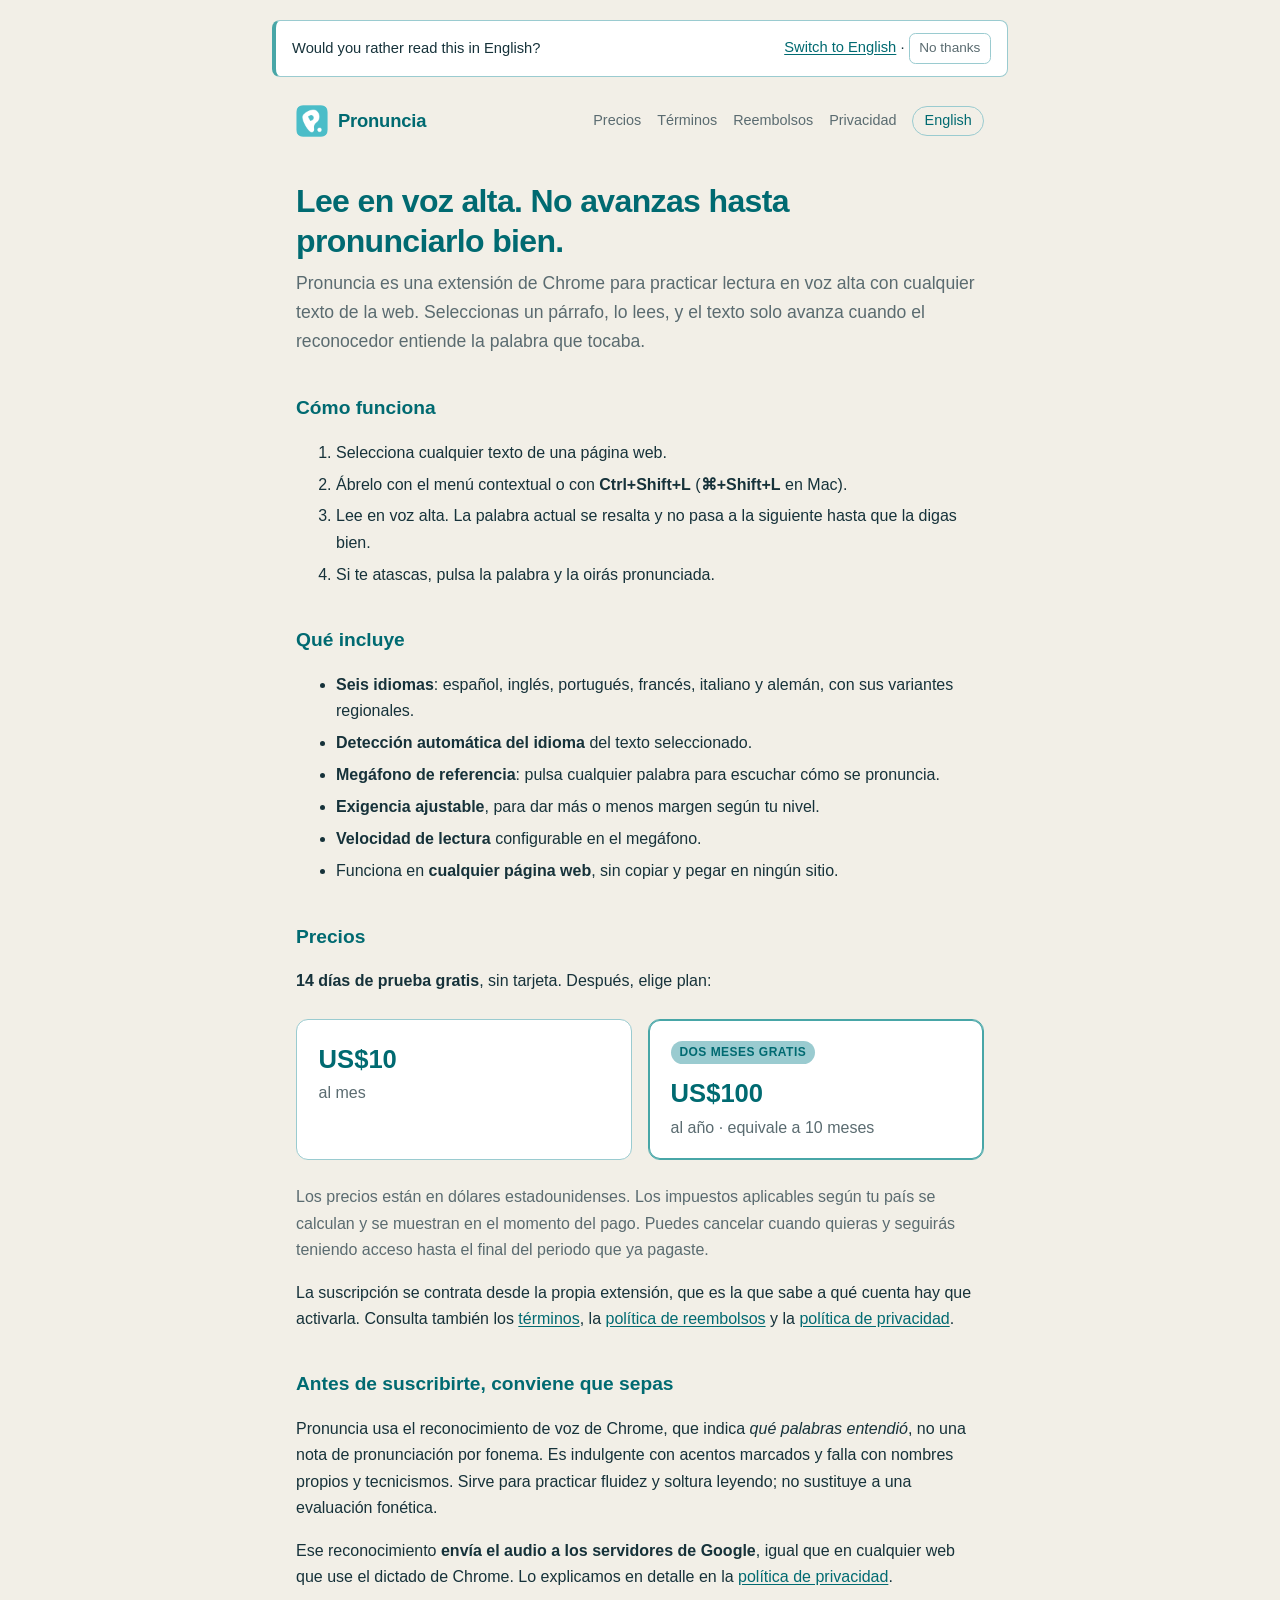
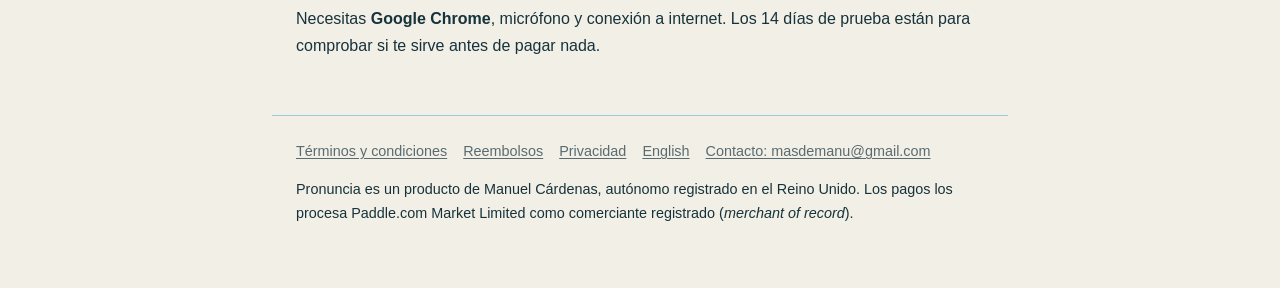
==== es/index.html @ be969f2e "Pone el inglés en la raíz y rehace el diseño con la paleta y el logo El vendedor es un autónomo brit" ====
<!DOCTYPE html>
<!--
  Portada en español. La versión inglesa vive en la raíz y es la que prevalece
  legalmente; esta es traducción. Ver el comentario de ../index.html.

  Todos los enlaces de navegación son relativos a propósito: el sitio puede
  vivir en la raíz de un dominio o en una subcarpeta —el banco de pruebas local
  lo sirve en /web/—. Las únicas URLs absolutas son las `hreflang`.
-->
<html lang="es">
  <head>
    <meta charset="utf-8" />
    <meta name="viewport" content="width=device-width, initial-scale=1" />
    <title>Pronuncia — práctica de lectura en voz alta</title>
    <meta name="description" content="Extensión de Chrome para practicar lectura en voz alta: el avance se bloquea hasta que pronuncies bien cada palabra." />
    <link rel="stylesheet" href="../estilo.css" />
    <link rel="icon" href="../favicon-32.png" sizes="32x32" />
    <link rel="apple-touch-icon" href="../icon-180.png" />
    <link rel="alternate" hreflang="en" href="https://pronuncia.dev/" />
    <link rel="alternate" hreflang="es" href="https://pronuncia.dev/es/" />
    <link rel="alternate" hreflang="x-default" href="https://pronuncia.dev/" />
  </head>
  <body>
    <header>
      <a class="marca" href="./"><img src="../logo.png" alt="" /><span>Pronuncia</span></a>
      <nav>
        <a href="#precios">Precios</a>
        <a href="terminos/">Términos</a>
        <a href="reembolsos/">Reembolsos</a>
        <a href="privacidad/">Privacidad</a>
        <a class="idioma" href="../" hreflang="en" lang="en">English</a>
      </nav>
    </header>

    <main>
      <h1>Lee en voz alta. No avanzas hasta pronunciarlo bien.</h1>
      <p class="entrada">
        Pronuncia es una extensión de Chrome para practicar lectura en voz alta con
        cualquier texto de la web. Seleccionas un párrafo, lo lees, y el texto solo
        avanza cuando el reconocedor entiende la palabra que tocaba.
      </p>

      <h2>Cómo funciona</h2>
      <ol>
        <li>Selecciona cualquier texto de una página web.</li>
        <li>Ábrelo con el menú contextual o con <strong>Ctrl+Shift+L</strong> (<strong>⌘+Shift+L</strong> en Mac).</li>
        <li>Lee en voz alta. La palabra actual se resalta y no pasa a la siguiente hasta que la digas bien.</li>
        <li>Si te atascas, pulsa la palabra y la oirás pronunciada.</li>
      </ol>

      <h2>Qué incluye</h2>
      <ul>
        <li><strong>Seis idiomas</strong>: español, inglés, portugués, francés, italiano y alemán, con sus variantes regionales.</li>
        <li><strong>Detección automática del idioma</strong> del texto seleccionado.</li>
        <li><strong>Megáfono de referencia</strong>: pulsa cualquier palabra para escuchar cómo se pronuncia.</li>
        <li><strong>Exigencia ajustable</strong>, para dar más o menos margen según tu nivel.</li>
        <li><strong>Velocidad de lectura</strong> configurable en el megáfono.</li>
        <li>Funciona en <strong>cualquier página web</strong>, sin copiar y pegar en ningún sitio.</li>
      </ul>

      <h2 id="precios">Precios</h2>
      <p><strong>14 días de prueba gratis</strong>, sin tarjeta. Después, elige plan:</p>

      <div class="precios">
        <div class="plan">
          <span class="cantidad">US$10</span>
          <span class="suave">al mes</span>
        </div>
        <div class="plan destacado">
          <span class="etiqueta">Dos meses gratis</span>
          <span class="cantidad">US$100</span>
          <span class="suave">al año · equivale a 10 meses</span>
        </div>
      </div>

      <p class="suave">
        Los precios están en dólares estadounidenses. Los impuestos aplicables según tu
        país se calculan y se muestran en el momento del pago. Puedes cancelar cuando
        quieras y seguirás teniendo acceso hasta el final del periodo que ya pagaste.
      </p>

      <p>
        La suscripción se contrata desde la propia extensión, que es la que sabe a qué
        cuenta hay que activarla. Consulta también los
        <a href="terminos/">términos</a>, la <a href="reembolsos/">política de reembolsos</a>
        y la <a href="privacidad/">política de privacidad</a>.
      </p>

      <h2>Antes de suscribirte, conviene que sepas</h2>
      <p>
        Pronuncia usa el reconocimiento de voz de Chrome, que indica <em>qué palabras
        entendió</em>, no una nota de pronunciación por fonema. Es indulgente con acentos
        marcados y falla con nombres propios y tecnicismos. Sirve para practicar fluidez
        y soltura leyendo; no sustituye a una evaluación fonética.
      </p>
      <p>
        Ese reconocimiento <strong>envía el audio a los servidores de Google</strong>, igual
        que en cualquier web que use el dictado de Chrome. Lo explicamos en detalle en la
        <a href="privacidad/">política de privacidad</a>.
      </p>
      <p>
        Necesitas <strong>Google Chrome</strong>, micrófono y conexión a internet. Los 14 días
        de prueba están para comprobar si te sirve antes de pagar nada.
      </p>
    </main>

    <footer>
      <nav>
        <a href="terminos/">Términos y condiciones</a>
        <a href="reembolsos/">Reembolsos</a>
        <a href="privacidad/">Privacidad</a>
        <a href="../" hreflang="en" lang="en">English</a>
        <a href="mailto:masdemanu@gmail.com">Contacto: masdemanu@gmail.com</a>
      </nav>
      <p>
        Pronuncia es un producto de Manuel Cárdenas,
        autónomo registrado en el Reino Unido. Los pagos los procesa Paddle.com Market
        Limited como comerciante registrado (<i>merchant of record</i>).
      </p>
    </footer>
    <script src="../idioma.js"></script>
  </body>
</html>
---- estilo.css ----
/* Estilo del sitio de Pronuncia. Uno solo para todas las páginas, en los dos
   idiomas, para que quien llega desde el popup reconozca dónde está.

   Sin dependencias ni fuentes remotas: una página de pago que espera a
   descargar una tipografía es una página de pago que a veces no aparece.

   La paleta es de cuatro colores y no todos valen para todo. Medidos sobre el
   fondo crema: el teal oscuro da 5,5:1 y sirve para texto; el teal medio da
   2,5:1 y el claro 1,6:1, así que esos dos son SOLO decoración —bordes, filetes,
   rellenos—. Texto blanco sobre teal medio tampoco llega (2,9:1), por eso los
   botones sólidos van en teal oscuro. */

:root {
  --crema: #f2efe7;
  --teal-claro: #9acbd0;
  --teal-medio: #48a6a7;
  --teal-oscuro: #006a71;

  --texto: #16323a;
  --suave: #5a6b70;
  --enlace: var(--teal-oscuro);
  --linea: #ddd8cc;
  --linea-teal: var(--teal-claro);
  --superficie: #fff;
}

* { box-sizing: border-box; }

body {
  margin: 0;
  font: 16px/1.65 -apple-system, BlinkMacSystemFont, 'Segoe UI', Roboto, sans-serif;
  color: var(--texto);
  background: var(--crema);
}

header, main, footer { max-width: 46rem; margin: 0 auto; padding: 0 1.5rem; }

/* ---- cabecera ---- */

header {
  display: flex;
  flex-wrap: wrap;
  gap: 1rem;
  align-items: center;
  justify-content: space-between;
  padding-top: 1.75rem;
  padding-bottom: 1.25rem;
}

header .marca {
  display: inline-flex;
  align-items: center;
  gap: 0.6rem;
  font-weight: 650;
  font-size: 1.15rem;
  letter-spacing: -0.01em;
  text-decoration: none;
  color: var(--teal-oscuro);
}
header .marca img { display: block; height: 2rem; width: auto; border-radius: 0.45rem; }

header nav { display: flex; flex-wrap: wrap; align-items: center; gap: 1rem; font-size: 0.9rem; }
header nav a { color: var(--suave); text-decoration: none; }
header nav a:hover { color: var(--teal-oscuro); text-decoration: underline; }

/* El selector de idioma no es un enlace más de la navegación: se distingue para
   que se encuentre sin leerla entera. */
header nav a.idioma {
  border: 1px solid var(--linea-teal);
  border-radius: 999px;
  padding: 0.15rem 0.7rem;
  color: var(--teal-oscuro);
}
header nav a.idioma:hover { background: var(--teal-claro); text-decoration: none; }

/* ---- texto ---- */

h1 { font-size: 2rem; line-height: 1.25; margin: 1.5rem 0 0.5rem; letter-spacing: -0.02em; color: var(--teal-oscuro); }
h2 { font-size: 1.2rem; margin: 2.25rem 0 0.5rem; color: var(--teal-oscuro); }
h3 { font-size: 1rem; margin: 1.5rem 0 0.25rem; }

p, li { color: var(--texto); }
li { margin-bottom: 0.35rem; }
.suave { color: var(--suave); }

a { color: var(--enlace); text-underline-offset: 0.15em; }
a:hover { color: var(--teal-medio); }

.entrada { font-size: 1.1rem; color: var(--suave); margin-top: 0; }

/* ---- precios ---- */

.precios { display: flex; flex-wrap: wrap; gap: 1rem; margin: 1.5rem 0; }
.plan {
  flex: 1 1 12rem;
  background: var(--superficie);
  border: 1px solid var(--linea-teal);
  border-radius: 0.75rem;
  padding: 1.15rem 1.35rem;
}
.plan .cantidad { font-size: 1.6rem; font-weight: 650; display: block; color: var(--teal-oscuro); }

/* El anual lleva un filete grueso porque es el que interesa a las dos partes:
   al comprador le sale dos meses gratis y al vendedor le baja la comisión
   efectiva del 10 % al 5,5 %, que es donde se va el margen de un cobro de $10. */
.plan.destacado { border-color: var(--teal-medio); box-shadow: inset 0 0 0 1px var(--teal-medio); }
.plan .etiqueta {
  display: inline-block;
  margin-bottom: 0.5rem;
  padding: 0.1rem 0.55rem;
  border-radius: 999px;
  background: var(--teal-claro);
  color: var(--teal-oscuro);
  font-size: 0.75rem;
  font-weight: 650;
  text-transform: uppercase;
  letter-spacing: 0.04em;
}

/* ---- tablas ---- */

table {
  border-collapse: collapse;
  width: 100%;
  margin: 1rem 0;
  font-size: 0.95rem;
  background: var(--superficie);
  border: 1px solid var(--linea-teal);
  border-radius: 0.6rem;
  overflow: hidden;
}
th, td { text-align: left; padding: 0.6rem 0.8rem; border-bottom: 1px solid var(--linea); vertical-align: top; }
tr:last-child td { border-bottom: none; }
th { background: var(--teal-claro); color: var(--teal-oscuro); font-weight: 650; border-bottom-color: var(--teal-medio); }

/* Las tablas de la política de privacidad no caben en un móvil: que se
   desplacen ellas antes que la página entera. */
.tabla { overflow-x: auto; }

/* ---- aviso de idioma ---- */

/* Sugerir, no imponer. Una redirección automática por idioma sin escapatoria es
   de las cosas que más molestan, y además se equivoca: hay quien navega en un
   idioma y quiere leer en otro. */
.aviso-idioma {
  background: var(--superficie);
  border: 1px solid var(--linea-teal);
  border-left: 4px solid var(--teal-medio);
  border-radius: 0.5rem;
  padding: 0.75rem 1rem;
  margin: 1.25rem auto 0;
  max-width: 46rem;
  font-size: 0.92rem;
  display: flex;
  flex-wrap: wrap;
  gap: 0.75rem;
  align-items: center;
  justify-content: space-between;
}
.aviso-idioma button {
  border: 1px solid var(--linea-teal);
  background: transparent;
  color: var(--suave);
  border-radius: 0.4rem;
  padding: 0.2rem 0.6rem;
  font: inherit;
  font-size: 0.85rem;
  cursor: pointer;
}
.aviso-idioma button:hover { background: var(--crema); color: var(--texto); }

/* ---- huecos por rellenar ---- */

/* Se marcan en rojo a propósito: un dato de relleno en los Términos es justo lo
   que hace que Paddle rechace la verificación, y así no se puede pasar por alto. */
.rellenar {
  background: #fff1f0;
  color: #b3261e;
  border-bottom: 1px dashed #b3261e;
  padding: 0 0.15rem;
  font-weight: 600;
}

/* ---- pie ---- */

footer {
  border-top: 1px solid var(--linea-teal);
  margin-top: 3.5rem;
  padding-top: 1.5rem;
  padding-bottom: 3rem;
  font-size: 0.9rem;
  color: var(--suave);
}
footer nav { display: flex; flex-wrap: wrap; gap: 1rem; margin-bottom: 0.75rem; }
footer a { color: var(--suave); }
footer a:hover { color: var(--teal-oscuro); }
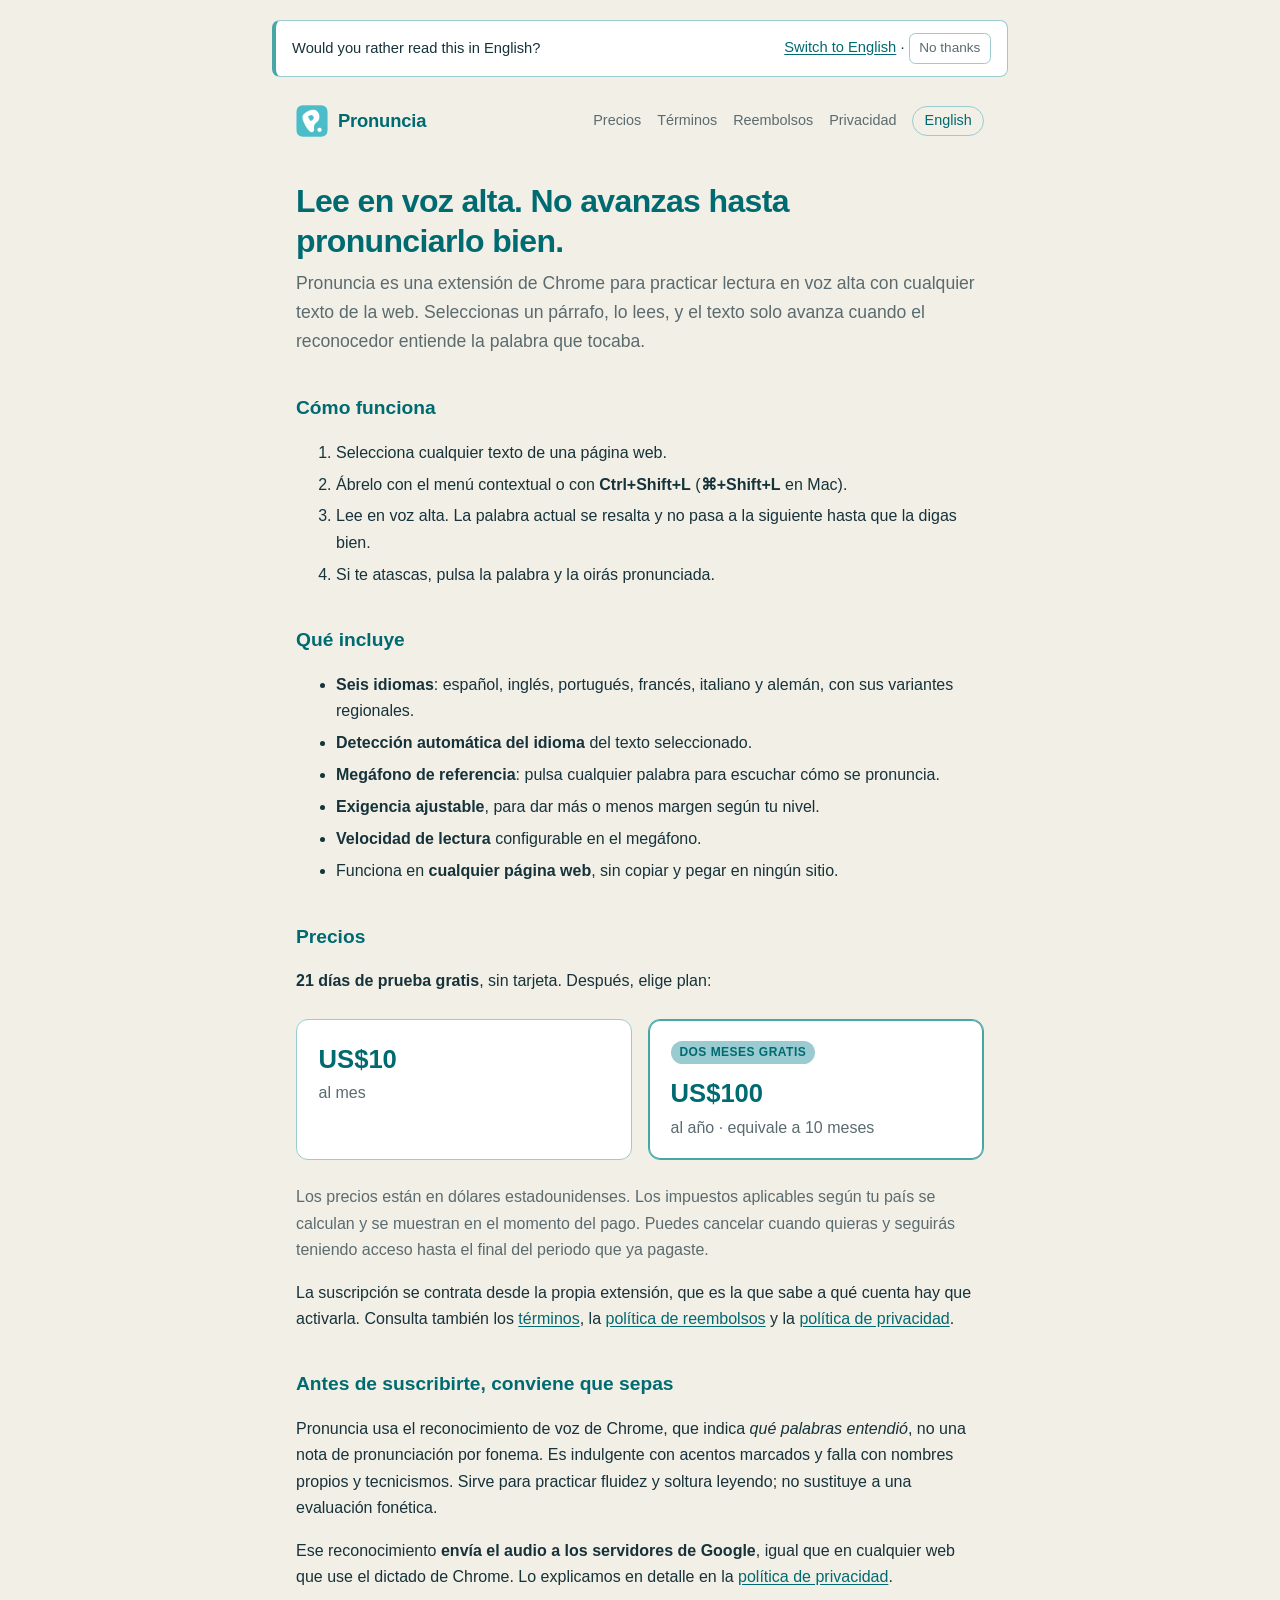
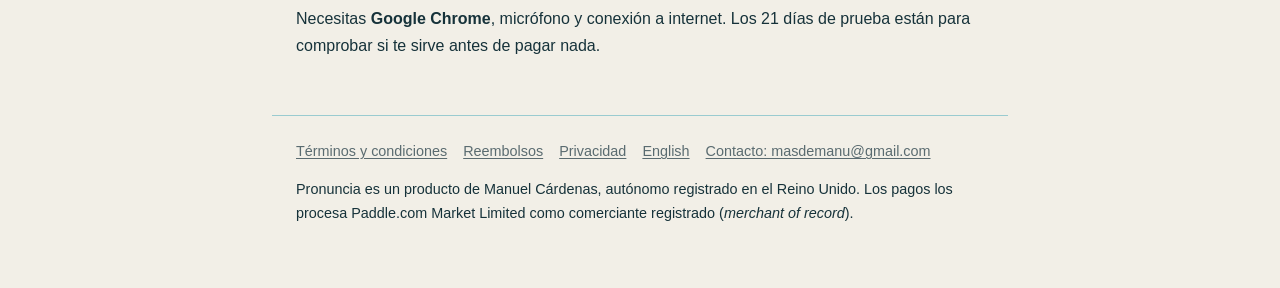
==== commit 9152f9d8: "Sube la prueba gratuita de 14 a 21 días Solo las menciones a la prueba. Los otros «14 días» de la po" ====
--- a/es/index.html
+++ b/es/index.html
@@ -59,7 +59,7 @@
       </ul>
 
       <h2 id="precios">Precios</h2>
-      <p><strong>14 días de prueba gratis</strong>, sin tarjeta. Después, elige plan:</p>
+      <p><strong>21 días de prueba gratis</strong>, sin tarjeta. Después, elige plan:</p>
 
       <div class="precios">
         <div class="plan">
@@ -99,7 +99,7 @@
         <a href="privacidad/">política de privacidad</a>.
       </p>
       <p>
-        Necesitas <strong>Google Chrome</strong>, micrófono y conexión a internet. Los 14 días
+        Necesitas <strong>Google Chrome</strong>, micrófono y conexión a internet. Los 21 días
         de prueba están para comprobar si te sirve antes de pagar nada.
       </p>
     </main>
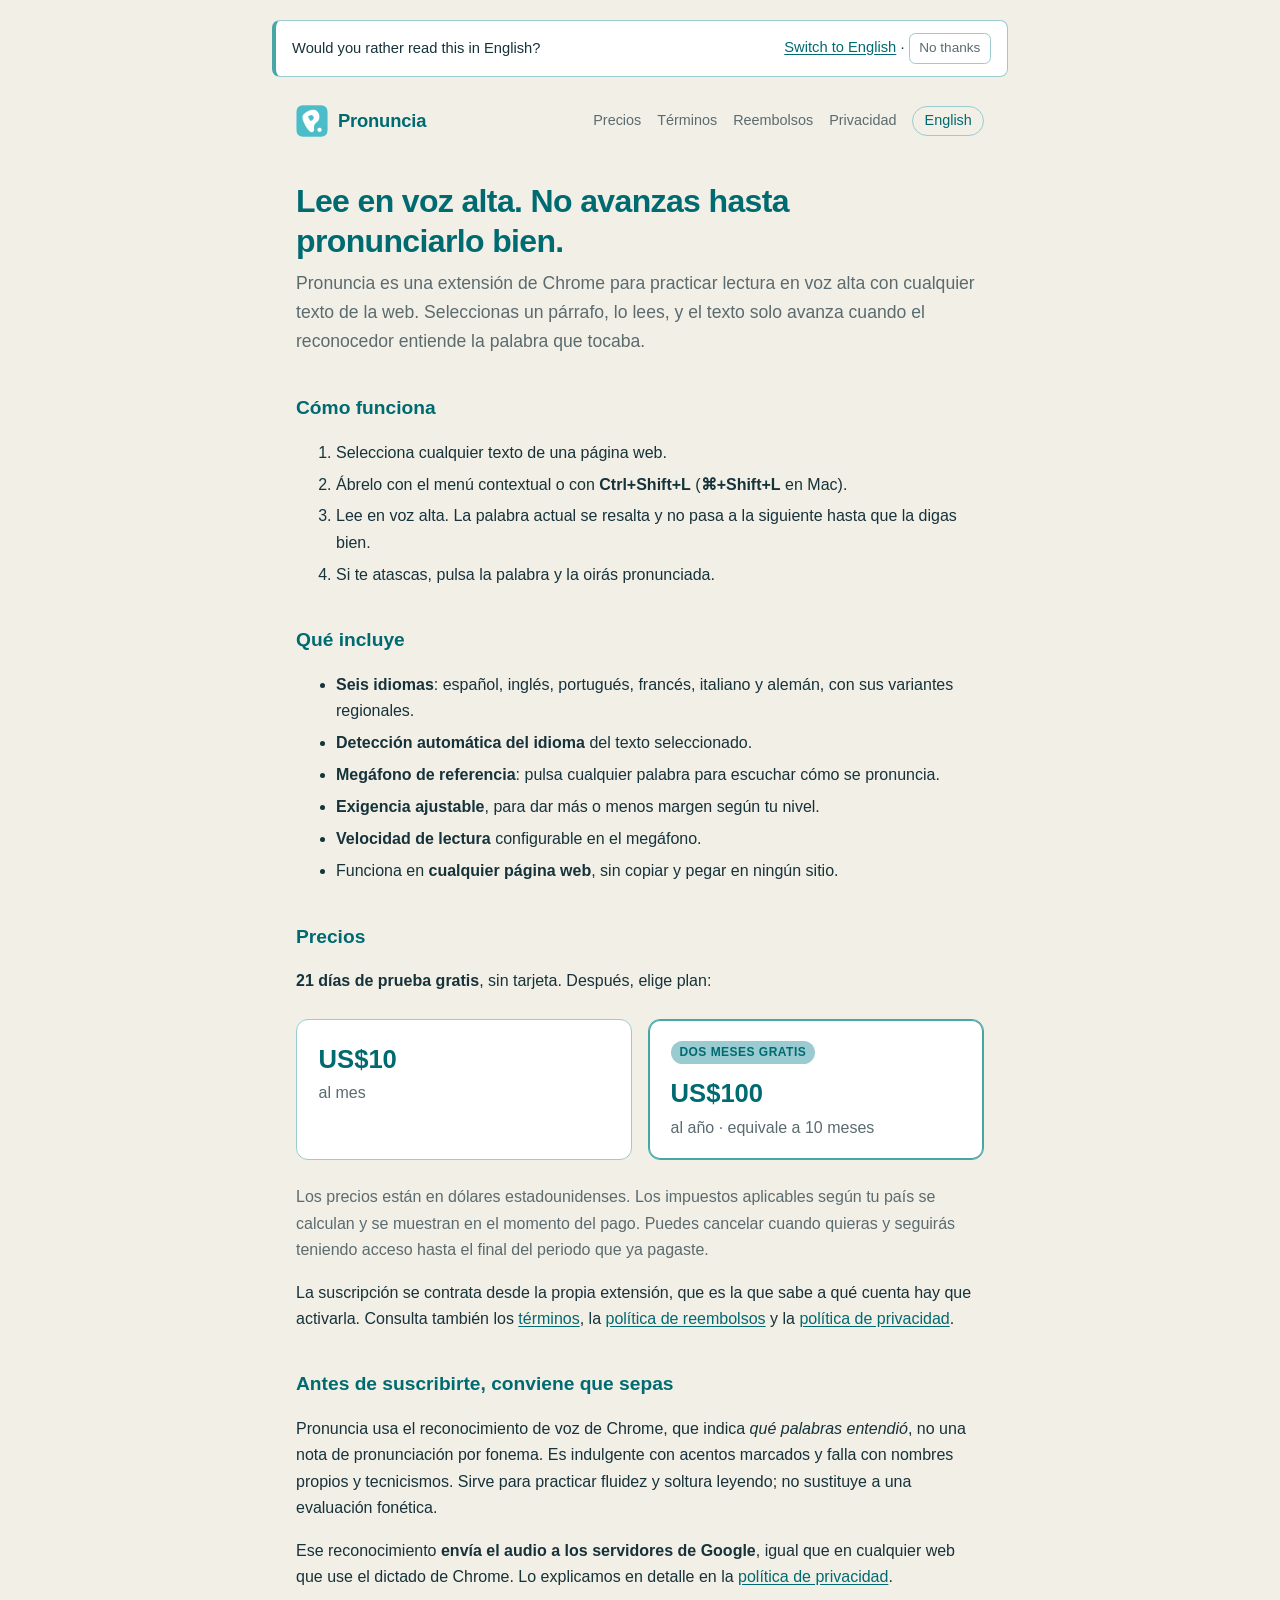
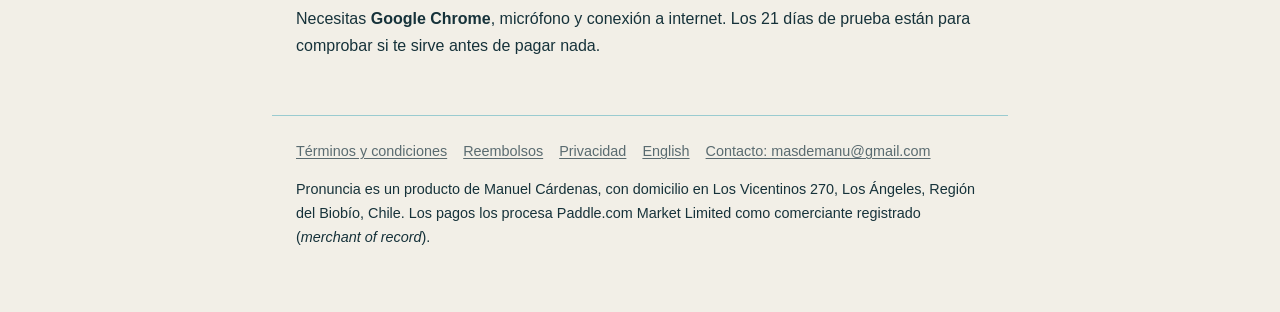
==== commit 502048c5: "El vendedor está en Chile, no en el Reino Unido Las páginas legales afirmaban que el vendedor era un" ====
--- a/es/index.html
+++ b/es/index.html
@@ -113,9 +113,9 @@
         <a href="mailto:masdemanu@gmail.com">Contacto: masdemanu@gmail.com</a>
       </nav>
       <p>
-        Pronuncia es un producto de Manuel Cárdenas,
-        autónomo registrado en el Reino Unido. Los pagos los procesa Paddle.com Market
-        Limited como comerciante registrado (<i>merchant of record</i>).
+        Pronuncia es un producto de Manuel Cárdenas, con domicilio en Los Vicentinos 270, Los Ángeles, Región del Biobío, Chile.
+        Los pagos los procesa Paddle.com Market Limited como comerciante registrado
+        (<i>merchant of record</i>).
       </p>
     </footer>
     <script src="../idioma.js"></script>
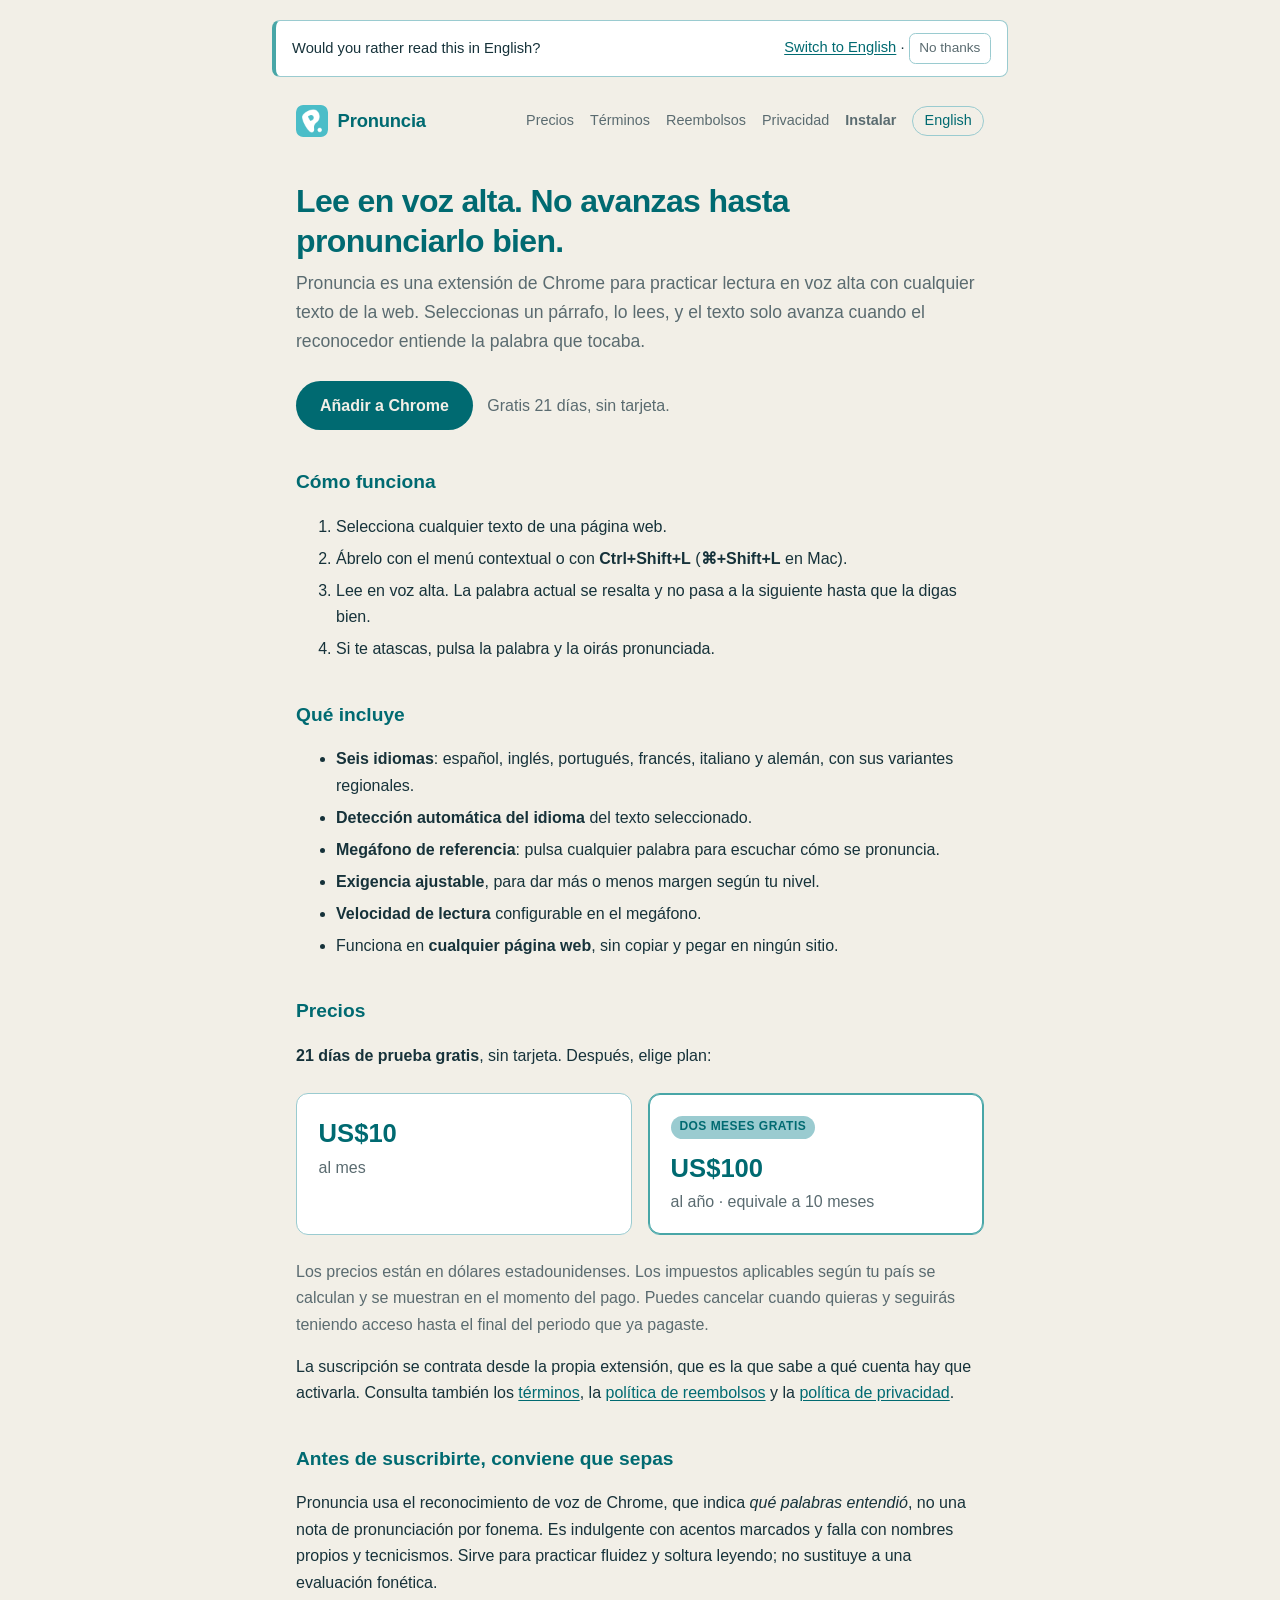
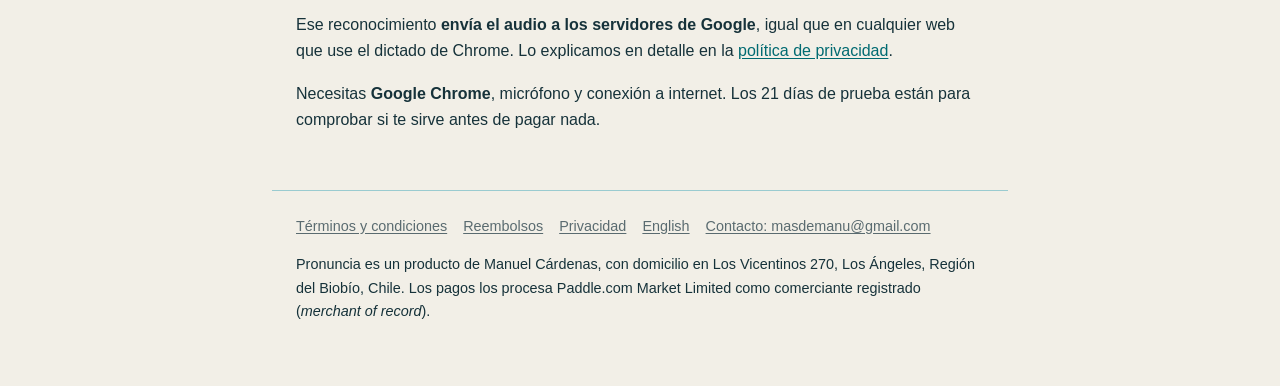
==== commit c25f31cc: "Enlaza a la tienda y deja el sitio listo para buscadores El sitio explicaba el producto y el precio " ====
--- a/es/index.html
+++ b/es/index.html
@@ -16,9 +16,68 @@
     <link rel="stylesheet" href="../estilo.css" />
     <link rel="icon" href="../favicon-32.png" sizes="32x32" />
     <link rel="apple-touch-icon" href="../icon-180.png" />
+    <link rel="canonical" href="https://pronuncia.dev/es/" />
     <link rel="alternate" hreflang="en" href="https://pronuncia.dev/" />
     <link rel="alternate" hreflang="es" href="https://pronuncia.dev/es/" />
     <link rel="alternate" hreflang="x-default" href="https://pronuncia.dev/" />
+
+    <!-- Para cuando alguien comparte el enlace: sin esto sale un
+         recuadro gris sin imagen ni texto. `og.png` mide 1200x630. -->
+    <meta property="og:type" content="website" />
+    <meta property="og:site_name" content="Pronuncia" />
+    <meta property="og:title" content="Pronuncia — práctica de lectura en voz alta" />
+    <meta property="og:description" content="Extensión de Chrome para practicar lectura en voz alta: el avance se bloquea hasta que pronuncies bien cada palabra." />
+    <meta property="og:url" content="https://pronuncia.dev/es/" />
+    <meta property="og:image" content="https://pronuncia.dev/og.png" />
+    <meta property="og:image:width" content="1200" />
+    <meta property="og:image:height" content="630" />
+    <meta property="og:locale" content="es_ES" />
+    <meta property="og:locale:alternate" content="en_US" />
+    <meta name="twitter:card" content="summary_large_image" />
+
+    <!-- Ficha para Google: qué es, quién lo vende y cuánto cuesta. No
+         lleva valoraciones porque todavía no hay ninguna, e inventarlas
+         es motivo de penalización. -->
+    <script type="application/ld+json">
+{
+      "@context": "https://schema.org",
+      "@type": "SoftwareApplication",
+      "name": "Pronuncia",
+      "applicationCategory": "EducationalApplication",
+      "operatingSystem": "Chrome",
+      "url": "https://pronuncia.dev/es/",
+      "downloadUrl": "https://chromewebstore.google.com/detail/ldpkjpkejbcinafgibibbiepdnjcapkn",
+      "inLanguage": [
+            "es",
+            "en",
+            "pt",
+            "fr",
+            "it",
+            "de"
+      ],
+      "author": {
+            "@type": "Person",
+            "name": "Manuel Cárdenas"
+      },
+      "offers": [
+            {
+                  "@type": "Offer",
+                  "price": "10",
+                  "priceCurrency": "USD",
+                  "description": "Monthly subscription",
+                  "url": "https://pronuncia.dev/#pricing"
+            },
+            {
+                  "@type": "Offer",
+                  "price": "100",
+                  "priceCurrency": "USD",
+                  "description": "Annual subscription",
+                  "url": "https://pronuncia.dev/#pricing"
+            }
+      ],
+      "description": "Extensión de Chrome para practicar lectura en voz alta: el avance se bloquea hasta que pronuncies bien cada palabra."
+}
+    </script>
   </head>
   <body>
     <header>
@@ -28,6 +87,7 @@
         <a href="terminos/">Términos</a>
         <a href="reembolsos/">Reembolsos</a>
         <a href="privacidad/">Privacidad</a>
+        <a class="instalar-nav" href="https://chromewebstore.google.com/detail/ldpkjpkejbcinafgibibbiepdnjcapkn">Instalar</a>
         <a class="idioma" href="../" hreflang="en" lang="en">English</a>
       </nav>
     </header>
@@ -38,6 +98,11 @@
         Pronuncia es una extensión de Chrome para practicar lectura en voz alta con
         cualquier texto de la web. Seleccionas un párrafo, lo lees, y el texto solo
         avanza cuando el reconocedor entiende la palabra que tocaba.
+      </p>
+
+      <p class="llamada">
+        <a class="instalar" href="https://chromewebstore.google.com/detail/ldpkjpkejbcinafgibibbiepdnjcapkn">Añadir a Chrome</a>
+        <span class="suave">Gratis 21 días, sin tarjeta.</span>
       </p>
 
       <h2>Cómo funciona</h2>
--- a/estilo.css
+++ b/estilo.css
@@ -194,3 +194,25 @@
 footer nav { display: flex; flex-wrap: wrap; gap: 1rem; margin-bottom: 0.75rem; }
 footer a { color: var(--suave); }
 footer a:hover { color: var(--teal-oscuro); }
+
+/* Llamada a instalar. El sitio explicaba el producto y el precio pero no
+   tenía ni un solo enlace a la tienda: quien se convencía leyendo no tenía
+   dónde hacer clic. */
+.llamada {
+  display: flex;
+  flex-wrap: wrap;
+  align-items: center;
+  gap: 0.9rem;
+  margin: 1.6rem 0 2rem;
+}
+.instalar {
+  display: inline-block;
+  padding: 0.7rem 1.5rem;
+  border-radius: 999px;
+  background: var(--teal-oscuro);
+  color: var(--crema);
+  font-weight: 650;
+  text-decoration: none;
+}
+.instalar:hover { background: var(--teal-medio); color: #fff; }
+.instalar-nav { font-weight: 650; }
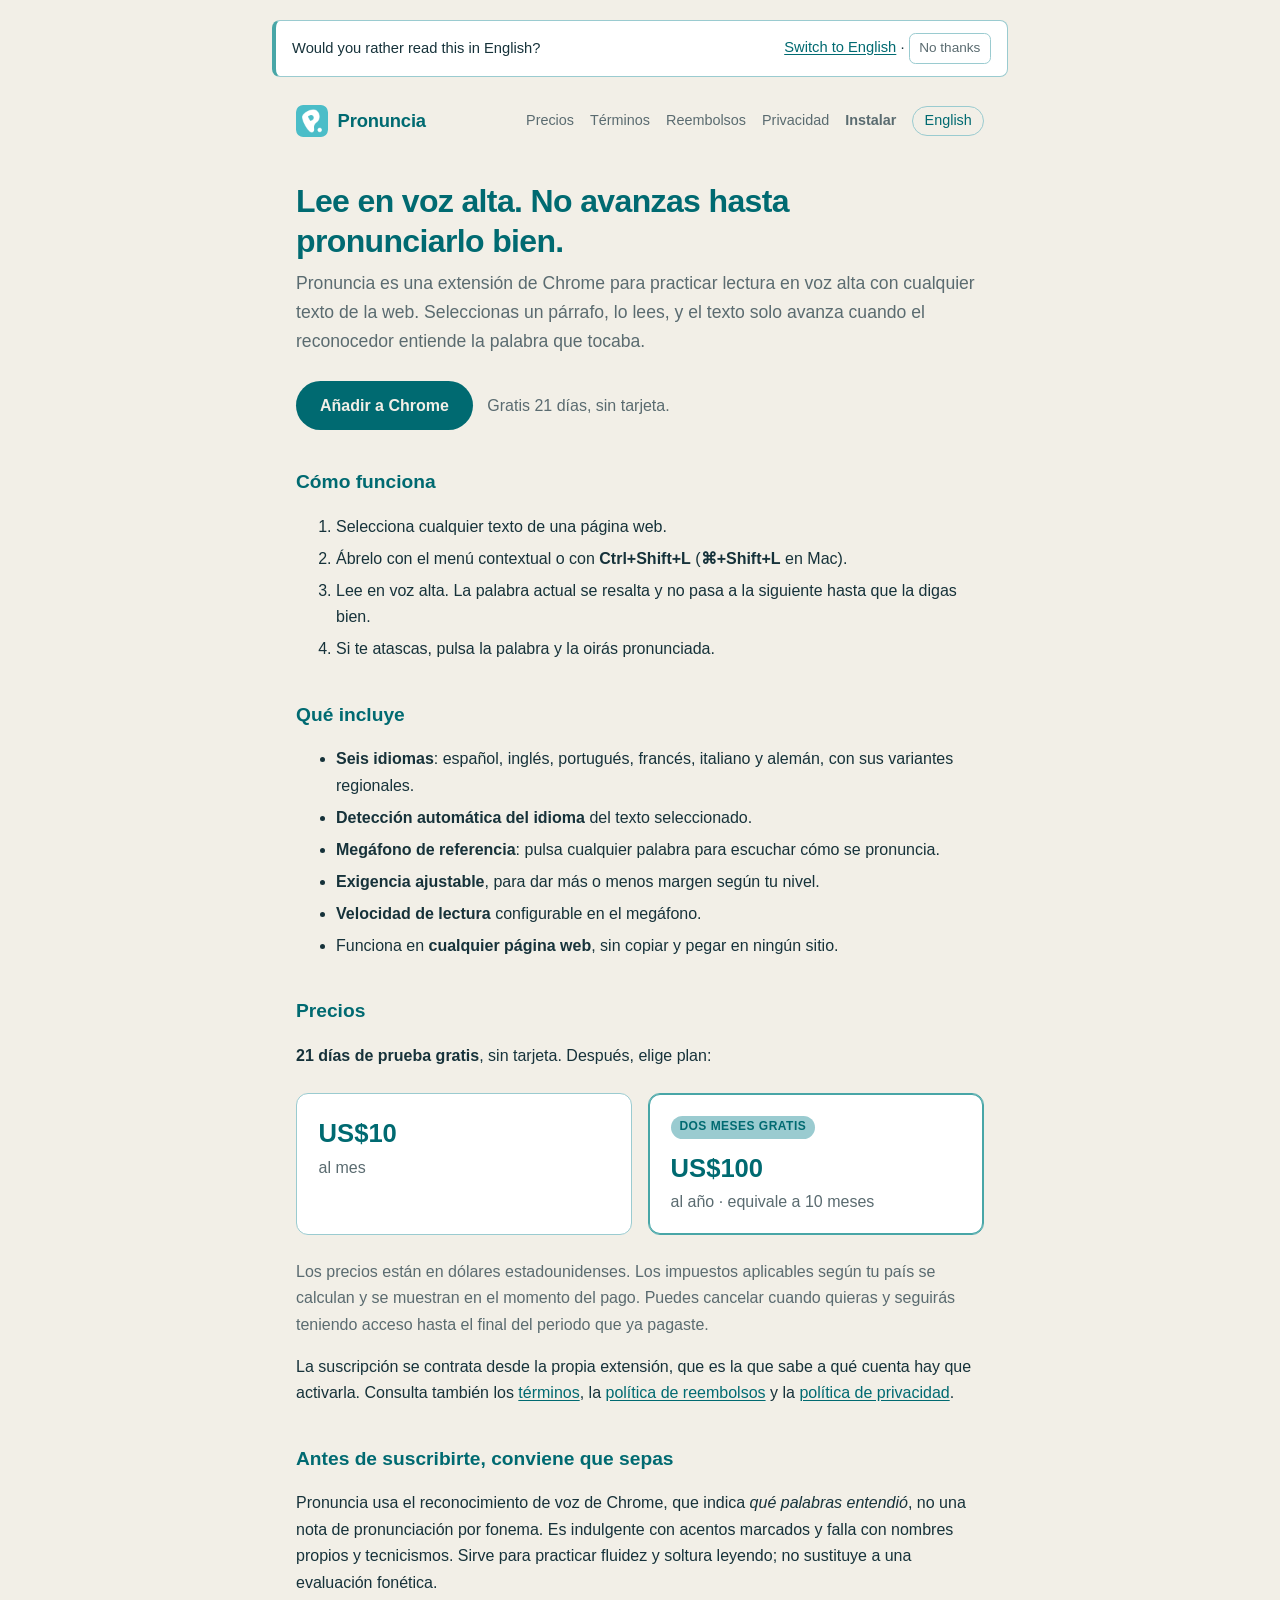
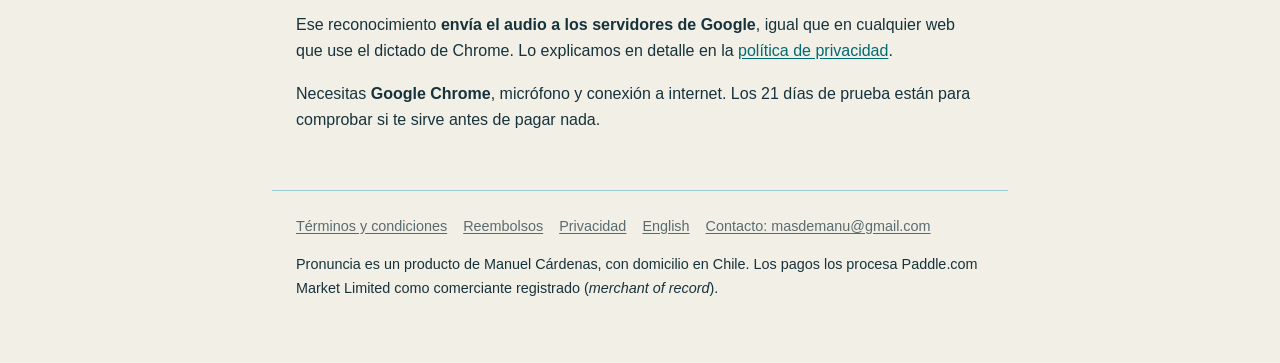
==== commit 21cd3cb2: "Quita la dirección postal del sitio Era el domicilio particular y estaba en seis sitios, incluidos l" ====
--- a/es/index.html
+++ b/es/index.html
@@ -178,7 +178,7 @@
         <a href="mailto:masdemanu@gmail.com">Contacto: masdemanu@gmail.com</a>
       </nav>
       <p>
-        Pronuncia es un producto de Manuel Cárdenas, con domicilio en Los Vicentinos 270, Los Ángeles, Región del Biobío, Chile.
+        Pronuncia es un producto de Manuel Cárdenas, con domicilio en Chile.
         Los pagos los procesa Paddle.com Market Limited como comerciante registrado
         (<i>merchant of record</i>).
       </p>
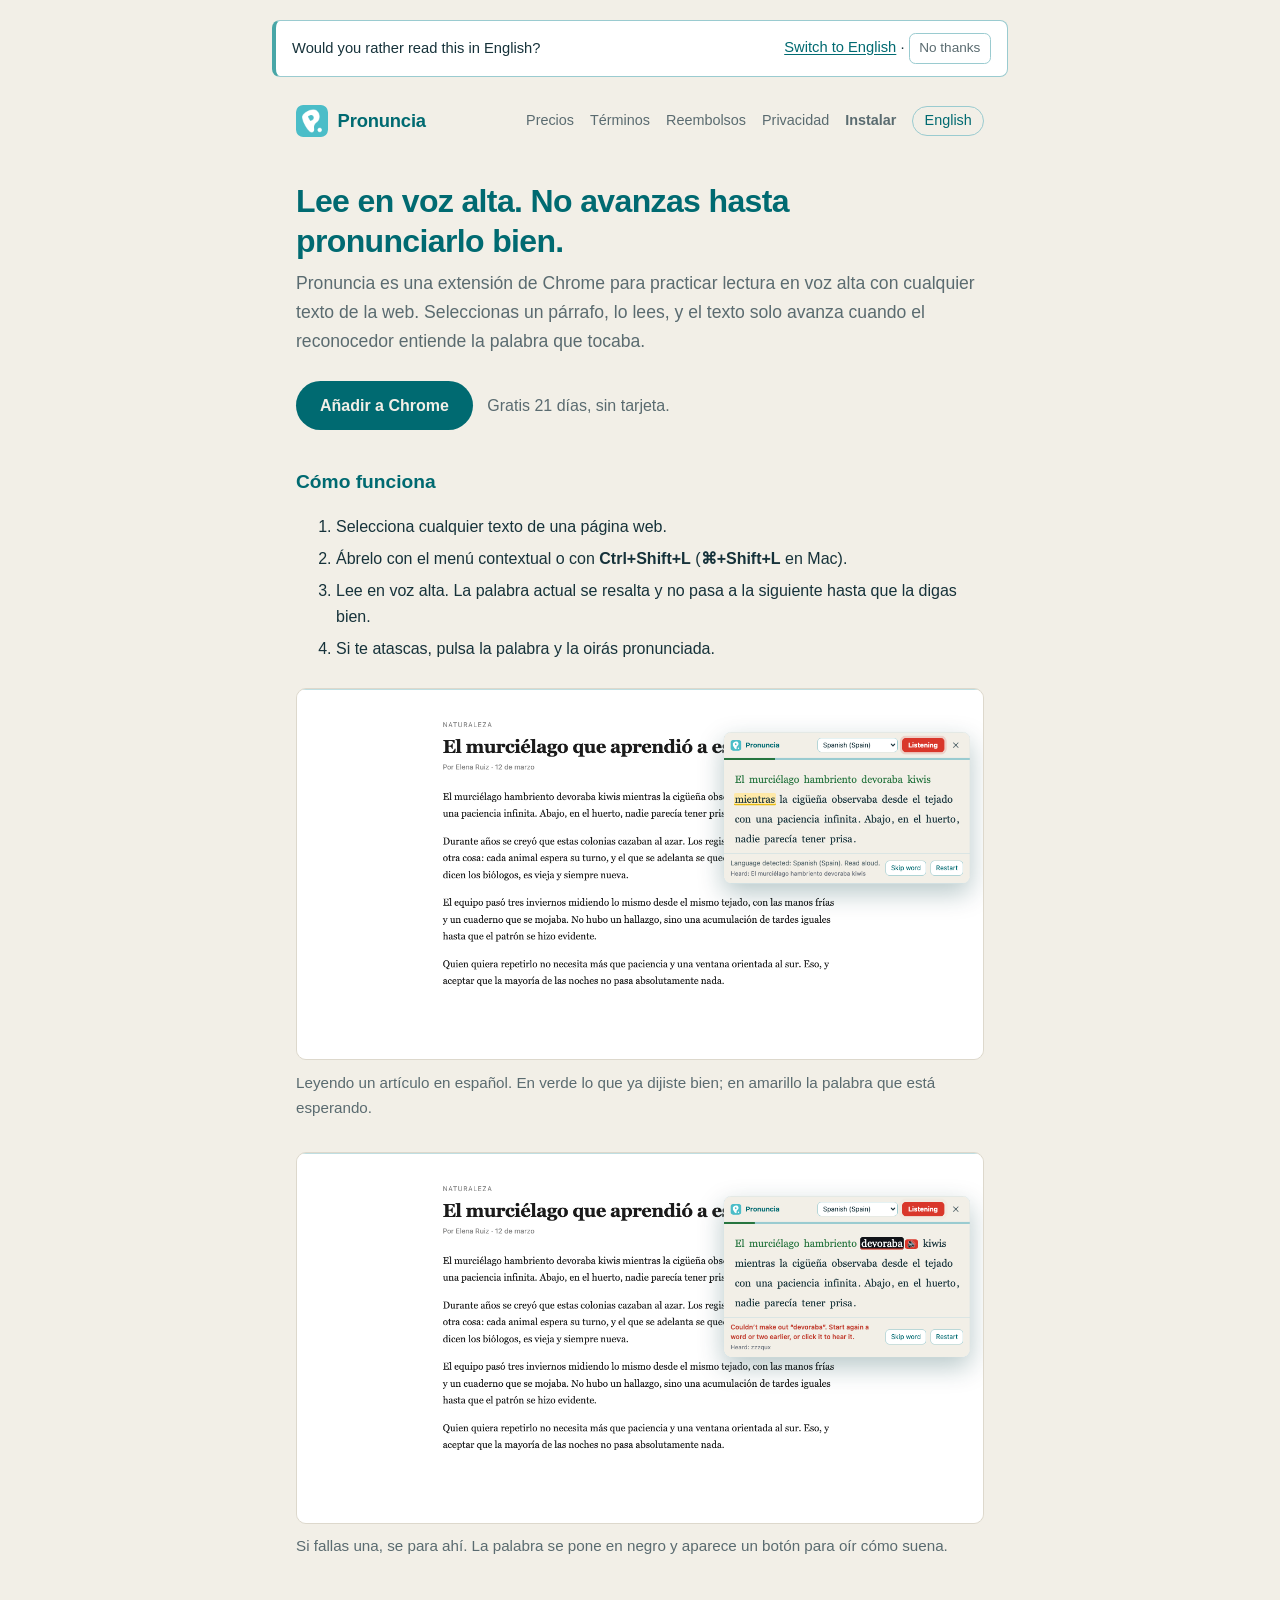
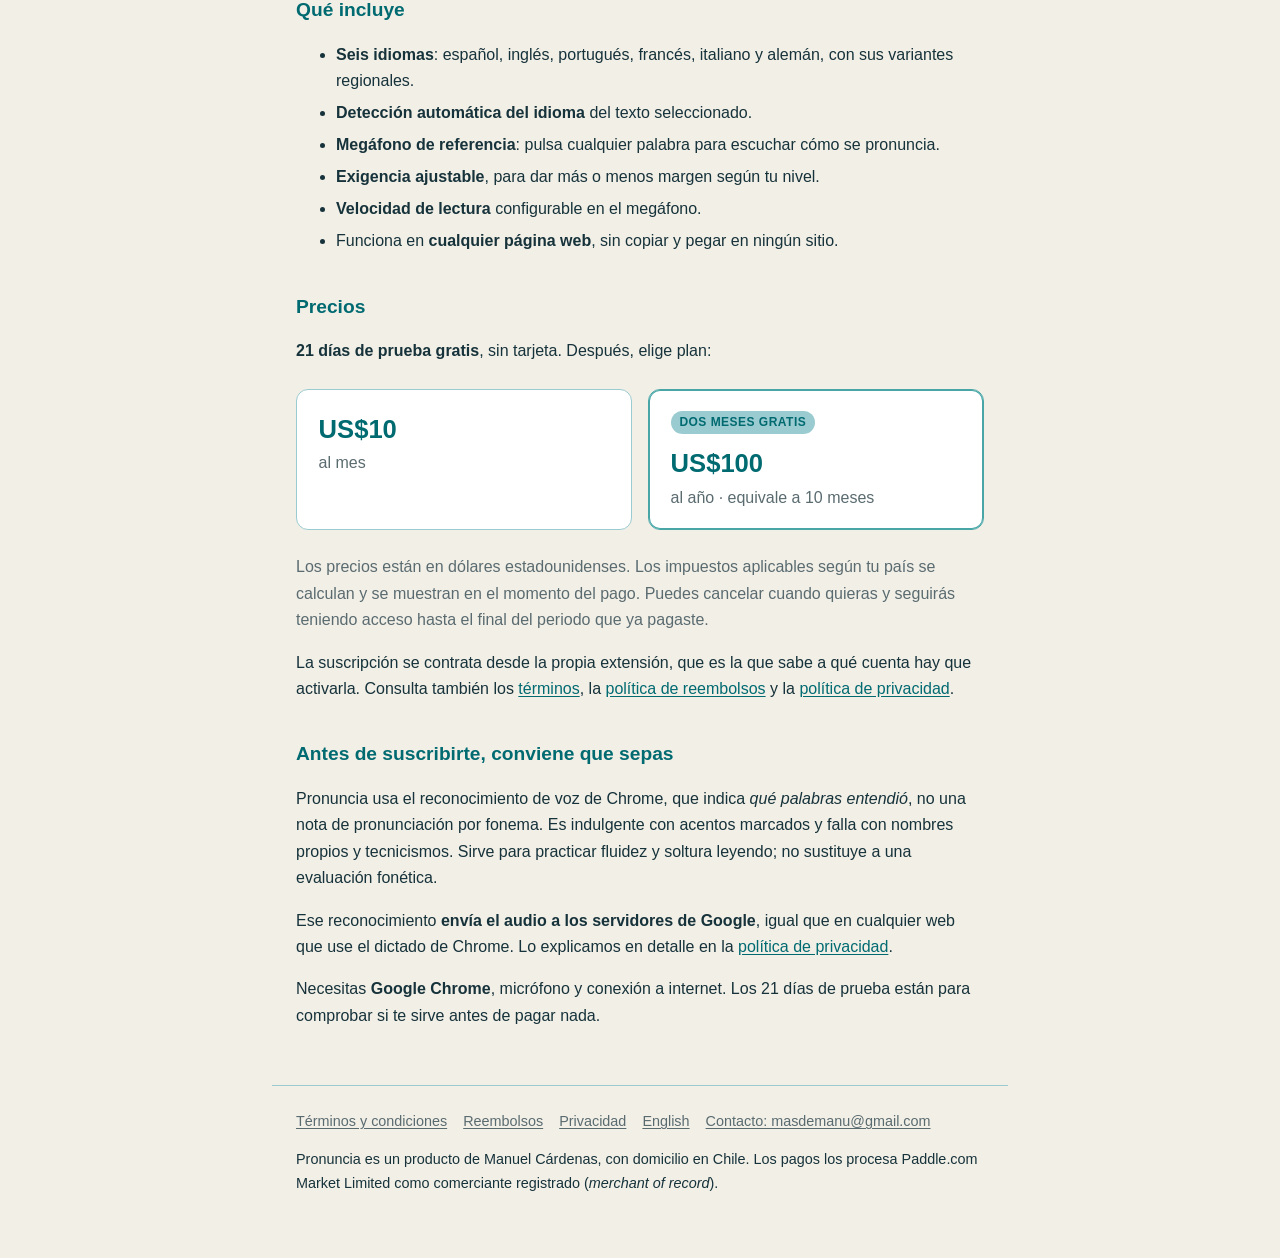
==== commit 15680998: "Enseña el producto en la portada, en vez de solo describirlo Dos capturas reales reaprovechadas de l" ====
--- a/es/index.html
+++ b/es/index.html
@@ -113,6 +113,19 @@
         <li>Si te atascas, pulsa la palabra y la oirás pronunciada.</li>
       </ol>
 
+
+      <figure class="captura">
+        <img src="../captura-leyendo.png" width="1280" height="690" loading="lazy" decoding="async"
+             alt="El panel de Pronuncia abierto sobre un artículo en español. Las palabras ya acertadas están en verde y la palabra que espera, resaltada en amarillo." />
+        <figcaption>Leyendo un artículo en español. En verde lo que ya dijiste bien; en amarillo la palabra que está esperando.</figcaption>
+      </figure>
+
+      <figure class="captura">
+        <img src="../captura-fallo.png" width="1280" height="690" loading="lazy" decoding="async"
+             alt="El mismo panel tras fallar una palabra: «devoraba» aparece en negro con un botón de altavoz al lado, y un aviso explica cómo seguir." />
+        <figcaption>Si fallas una, se para ahí. La palabra se pone en negro y aparece un botón para oír cómo suena.</figcaption>
+      </figure>
+
       <h2>Qué incluye</h2>
       <ul>
         <li><strong>Seis idiomas</strong>: español, inglés, portugués, francés, italiano y alemán, con sus variantes regionales.</li>
--- a/estilo.css
+++ b/estilo.css
@@ -216,3 +216,19 @@
 }
 .instalar:hover { background: var(--teal-medio); color: #fff; }
 .instalar-nav { font-weight: 650; }
+
+/* Capturas del producto. `width`/`height` en el HTML reservan el hueco antes
+   de que la imagen llegue: sin ellos el texto salta cuando carga. */
+.captura { margin: 1.6rem 0 2rem; }
+.captura img {
+  display: block;
+  width: 100%;
+  height: auto;
+  border: 1px solid var(--linea);
+  border-radius: 10px;
+}
+.captura figcaption {
+  margin-top: 0.6rem;
+  font-size: 0.95rem;
+  color: var(--suave);
+}
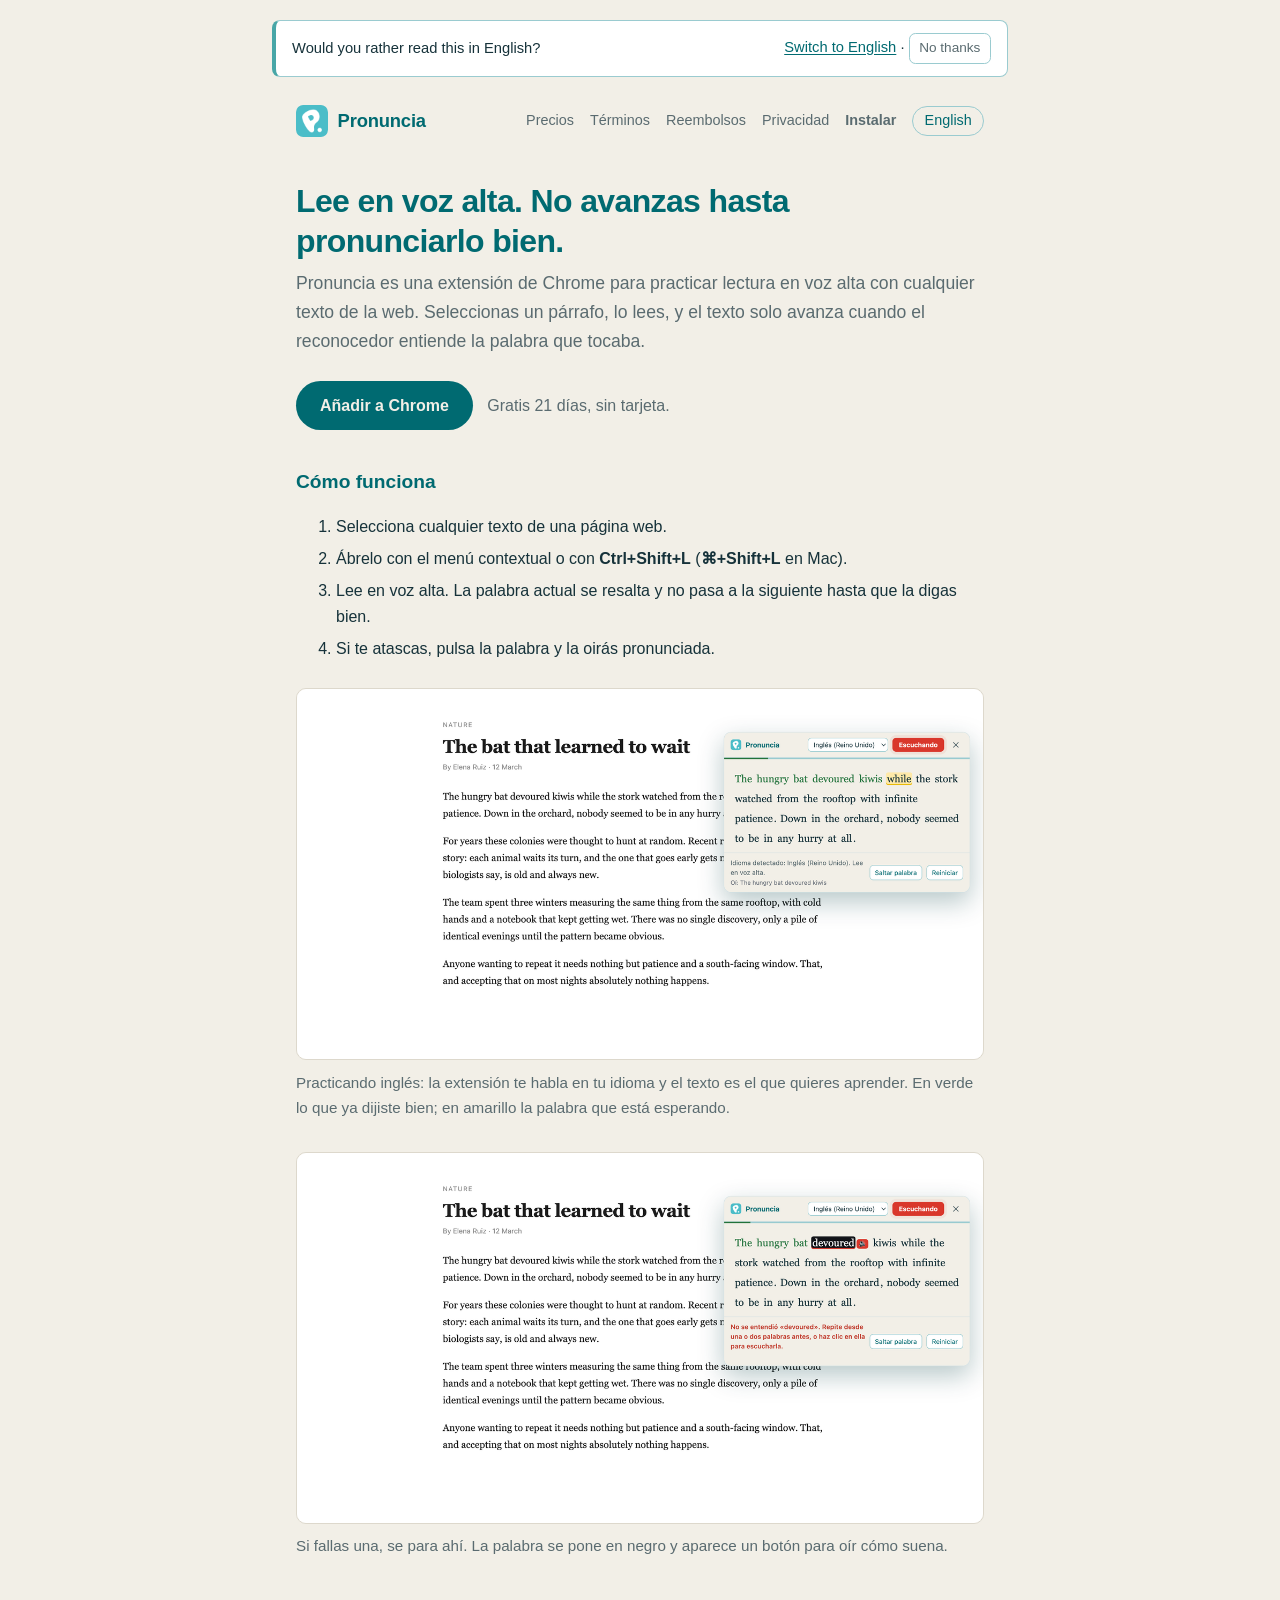
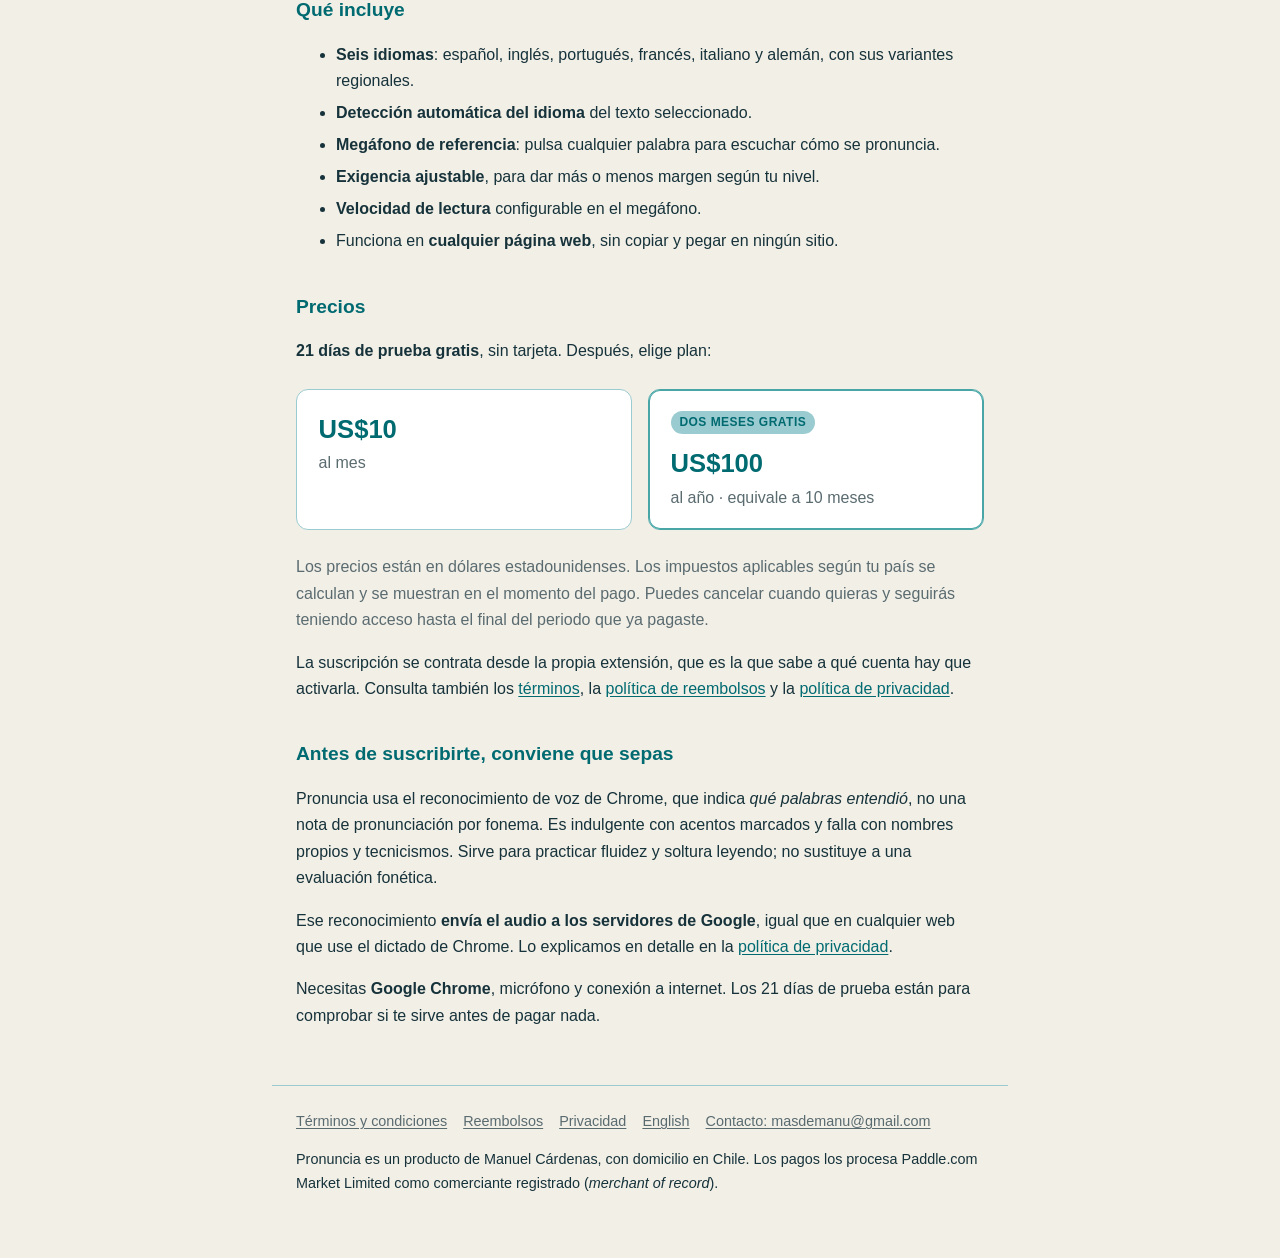
==== commit 9174dcfe: "Cruza el idioma de las capturas con el de la página Quien lee la portada en inglés quiere aprender e" ====
--- a/es/index.html
+++ b/es/index.html
@@ -115,14 +115,14 @@
 
 
       <figure class="captura">
-        <img src="../captura-leyendo.png" width="1280" height="690" loading="lazy" decoding="async"
-             alt="El panel de Pronuncia abierto sobre un artículo en español. Las palabras ya acertadas están en verde y la palabra que espera, resaltada en amarillo." />
-        <figcaption>Leyendo un artículo en español. En verde lo que ya dijiste bien; en amarillo la palabra que está esperando.</figcaption>
+        <img src="../captura-leyendo-en.png" width="1280" height="690" loading="lazy" decoding="async"
+             alt="El panel de Pronuncia, con la interfaz en español, abierto sobre un artículo en inglés. Las palabras ya acertadas están en verde y la palabra que espera, resaltada en amarillo." />
+        <figcaption>Practicando inglés: la extensión te habla en tu idioma y el texto es el que quieres aprender. En verde lo que ya dijiste bien; en amarillo la palabra que está esperando.</figcaption>
       </figure>
 
       <figure class="captura">
-        <img src="../captura-fallo.png" width="1280" height="690" loading="lazy" decoding="async"
-             alt="El mismo panel tras fallar una palabra: «devoraba» aparece en negro con un botón de altavoz al lado, y un aviso explica cómo seguir." />
+        <img src="../captura-fallo-en.png" width="1280" height="690" loading="lazy" decoding="async"
+             alt="El mismo panel tras fallar una palabra: «devoured» aparece en negro con un botón de altavoz al lado, y un aviso en español explica cómo seguir." />
         <figcaption>Si fallas una, se para ahí. La palabra se pone en negro y aparece un botón para oír cómo suena.</figcaption>
       </figure>
 
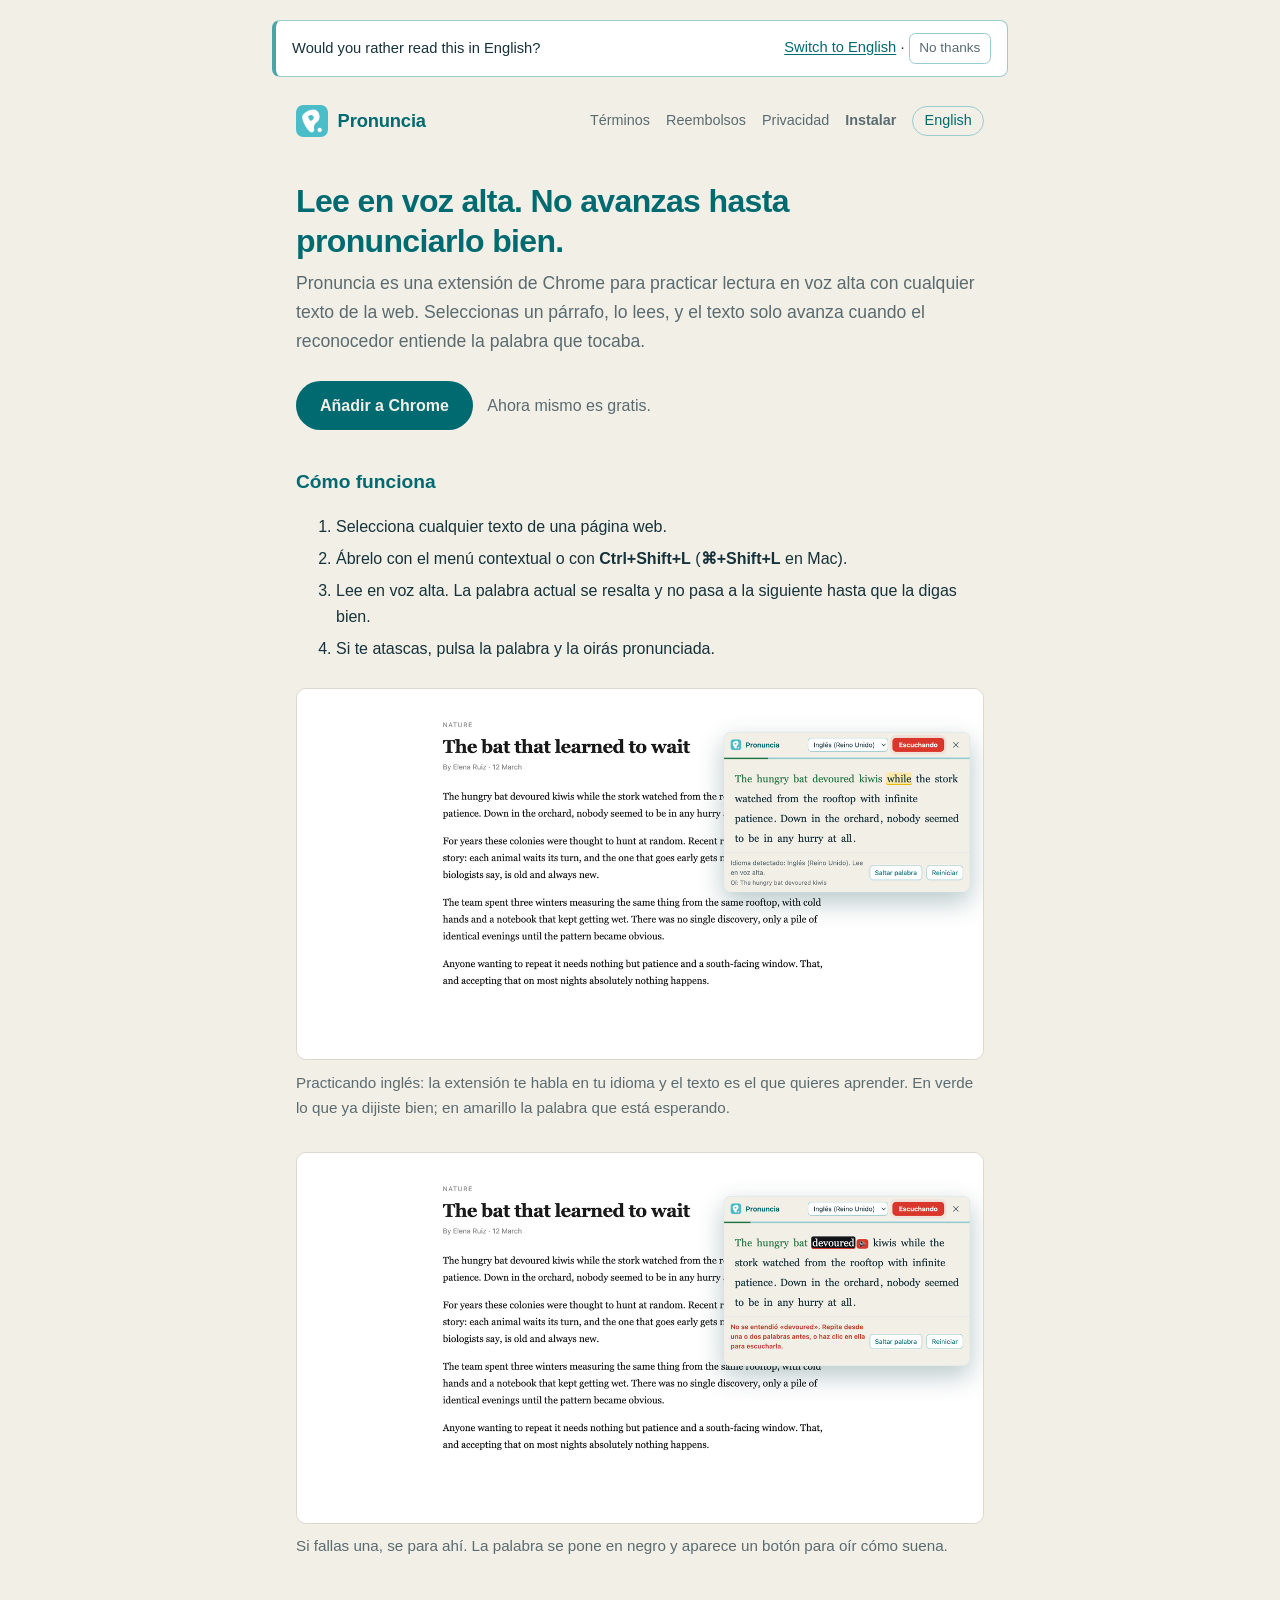
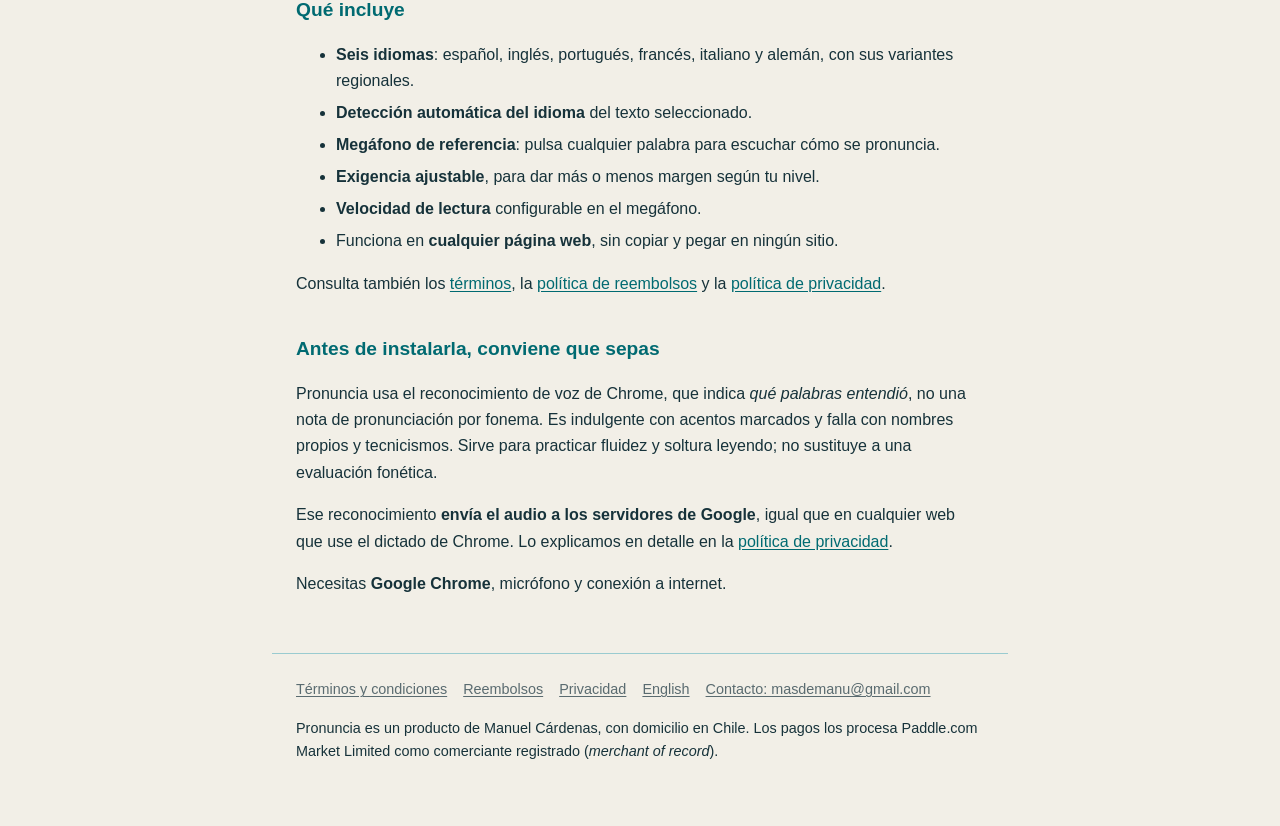
==== commit a492fc46: "Interruptor para precios y pago: apagado hasta publicar la de pago La extensión publicada es la 0.1." ====
--- a/es/index.html
+++ b/es/index.html
@@ -59,22 +59,6 @@
             "@type": "Person",
             "name": "Manuel Cárdenas"
       },
-      "offers": [
-            {
-                  "@type": "Offer",
-                  "price": "10",
-                  "priceCurrency": "USD",
-                  "description": "Monthly subscription",
-                  "url": "https://pronuncia.dev/#pricing"
-            },
-            {
-                  "@type": "Offer",
-                  "price": "100",
-                  "priceCurrency": "USD",
-                  "description": "Annual subscription",
-                  "url": "https://pronuncia.dev/#pricing"
-            }
-      ],
       "description": "Extensión de Chrome para practicar lectura en voz alta: el avance se bloquea hasta que pronuncies bien cada palabra."
 }
     </script>
@@ -83,7 +67,6 @@
     <header>
       <a class="marca" href="./"><img src="../logo.png" alt="" /><span>Pronuncia</span></a>
       <nav>
-        <a href="#precios">Precios</a>
         <a href="terminos/">Términos</a>
         <a href="reembolsos/">Reembolsos</a>
         <a href="privacidad/">Privacidad</a>
@@ -102,7 +85,7 @@
 
       <p class="llamada">
         <a class="instalar" href="https://chromewebstore.google.com/detail/ldpkjpkejbcinafgibibbiepdnjcapkn">Añadir a Chrome</a>
-        <span class="suave">Gratis 21 días, sin tarjeta.</span>
+        <span class="suave">Ahora mismo es gratis.</span>
       </p>
 
       <h2>Cómo funciona</h2>
@@ -136,35 +119,13 @@
         <li>Funciona en <strong>cualquier página web</strong>, sin copiar y pegar en ningún sitio.</li>
       </ul>
 
-      <h2 id="precios">Precios</h2>
-      <p><strong>21 días de prueba gratis</strong>, sin tarjeta. Después, elige plan:</p>
-
-      <div class="precios">
-        <div class="plan">
-          <span class="cantidad">US$10</span>
-          <span class="suave">al mes</span>
-        </div>
-        <div class="plan destacado">
-          <span class="etiqueta">Dos meses gratis</span>
-          <span class="cantidad">US$100</span>
-          <span class="suave">al año · equivale a 10 meses</span>
-        </div>
-      </div>
-
-      <p class="suave">
-        Los precios están en dólares estadounidenses. Los impuestos aplicables según tu
-        país se calculan y se muestran en el momento del pago. Puedes cancelar cuando
-        quieras y seguirás teniendo acceso hasta el final del periodo que ya pagaste.
-      </p>
-
       <p>
-        La suscripción se contrata desde la propia extensión, que es la que sabe a qué
-        cuenta hay que activarla. Consulta también los
+        Consulta también los
         <a href="terminos/">términos</a>, la <a href="reembolsos/">política de reembolsos</a>
         y la <a href="privacidad/">política de privacidad</a>.
       </p>
 
-      <h2>Antes de suscribirte, conviene que sepas</h2>
+      <h2>Antes de instalarla, conviene que sepas</h2>
       <p>
         Pronuncia usa el reconocimiento de voz de Chrome, que indica <em>qué palabras
         entendió</em>, no una nota de pronunciación por fonema. Es indulgente con acentos
@@ -177,8 +138,8 @@
         <a href="privacidad/">política de privacidad</a>.
       </p>
       <p>
-        Necesitas <strong>Google Chrome</strong>, micrófono y conexión a internet. Los 21 días
-        de prueba están para comprobar si te sirve antes de pagar nada.
+        Necesitas <strong>Google Chrome</strong>, micrófono y conexión a
+        internet.
       </p>
     </main>
 
